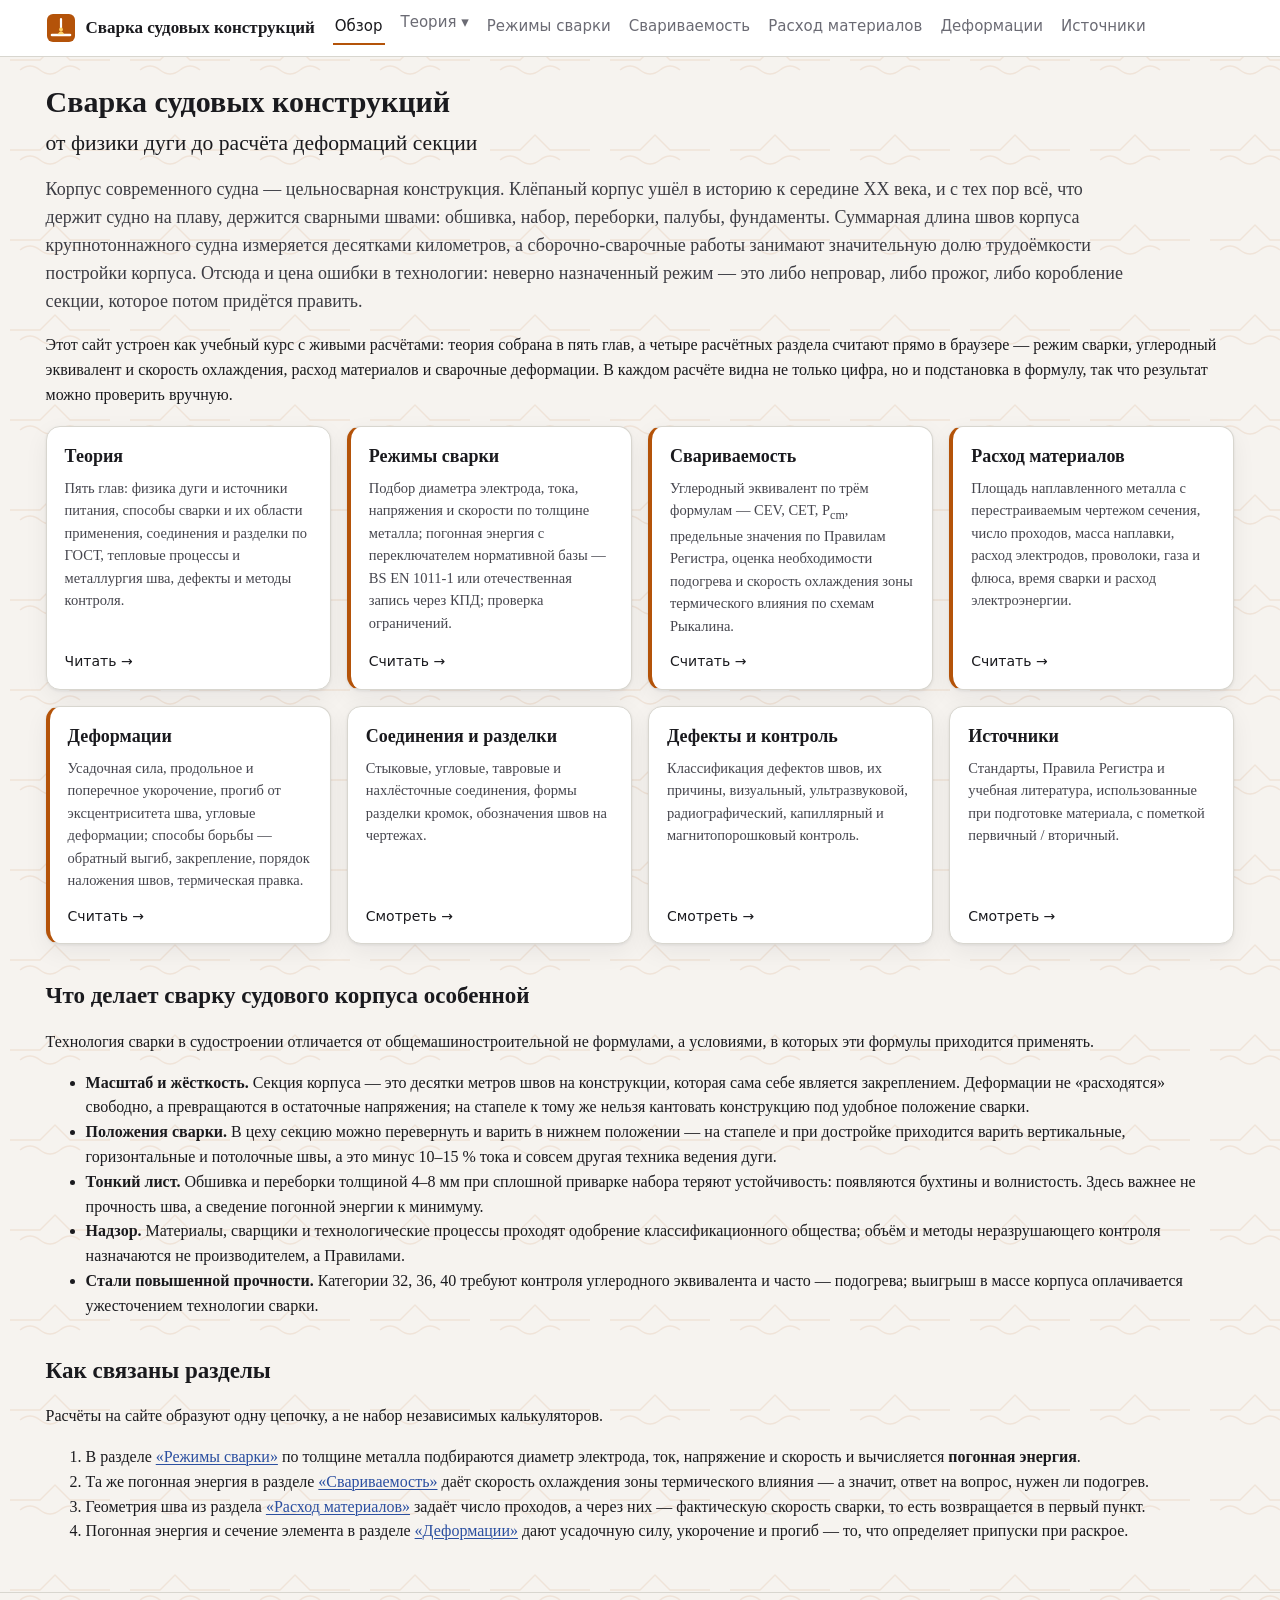
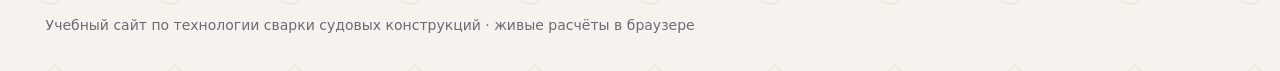
==== site/index.html @ e0c8a9cc "сайт «Сварка судовых конструкций»: пять глав теории и четыре живых расчёта (режимы, свариваемость с " ====
<!doctype html>
<html lang="ru">
<head>
<meta charset="utf-8">
<meta name="viewport" content="width=device-width, initial-scale=1">
<title>Сварка судовых конструкций — теория и живые расчёты</title>
<meta name="description" content="Учебный сайт по технологии сварки судовых конструкций: физика дуги, способы сварки, соединения и разделки по ГОСТ, дефекты и контроль, живой расчёт режимов, свариваемости, расхода материалов и сварочных деформаций.">
<link rel="stylesheet" href="assets/style.css">
</head>
<body>
<main class="wrap">
  <h1>Сварка судовых конструкций<br><span style="font-weight:400;font-size:.72em">от физики дуги до расчёта деформаций секции</span></h1>
  <p class="lead">Корпус современного судна — цельносварная конструкция. Клёпаный
  корпус ушёл в историю к середине XX века, и с тех пор всё, что держит судно
  на плаву, держится сварными швами: обшивка, набор, переборки, палубы,
  фундаменты. Суммарная длина швов корпуса крупнотоннажного судна измеряется
  десятками километров, а сборочно-сварочные работы занимают значительную долю
  трудоёмкости постройки корпуса. Отсюда и цена ошибки в технологии: неверно
  назначенный режим — это либо непровар, либо прожог, либо коробление секции,
  которое потом придётся править.</p>

  <p>Этот сайт устроен как учебный курс с живыми расчётами: теория собрана
  в пять глав, а четыре расчётных раздела считают прямо в браузере — режим
  сварки, углеродный эквивалент и скорость охлаждения, расход материалов
  и сварочные деформации. В каждом расчёте видна не только цифра, но и
  подстановка в формулу, так что результат можно проверить вручную.</p>

  <div class="cards">
    <a class="card" href="theory">
      <h3>Теория</h3>
      <p>Пять глав: физика дуги и источники питания, способы сварки и их области
      применения, соединения и разделки по ГОСТ, тепловые процессы и
      металлургия шва, дефекты и методы контроля.</p>
      <div class="go">Читать →</div></a>
    <a class="card demo" href="modes">
      <h3>Режимы сварки</h3>
      <p>Подбор диаметра электрода, тока, напряжения и скорости по толщине
      металла; погонная энергия с переключателем нормативной базы —
      BS EN 1011-1 или отечественная запись через КПД; проверка ограничений.</p>
      <div class="go">Считать →</div></a>
    <a class="card demo" href="weldability">
      <h3>Свариваемость</h3>
      <p>Углеродный эквивалент по трём формулам — CEV, CET, P<sub>cm</sub>,
      предельные значения по Правилам Регистра, оценка необходимости подогрева
      и скорость охлаждения зоны термического влияния по схемам Рыкалина.</p>
      <div class="go">Считать →</div></a>
    <a class="card demo" href="consumption">
      <h3>Расход материалов</h3>
      <p>Площадь наплавленного металла с перестраиваемым чертежом сечения,
      число проходов, масса наплавки, расход электродов, проволоки, газа
      и флюса, время сварки и расход электроэнергии.</p>
      <div class="go">Считать →</div></a>
    <a class="card demo" href="distortion">
      <h3>Деформации</h3>
      <p>Усадочная сила, продольное и поперечное укорочение, прогиб от
      эксцентриситета шва, угловые деформации; способы борьбы — обратный выгиб,
      закрепление, порядок наложения швов, термическая правка.</p>
      <div class="go">Считать →</div></a>
    <a class="card" href="t-joints">
      <h3>Соединения и разделки</h3>
      <p>Стыковые, угловые, тавровые и нахлёсточные соединения, формы разделки
      кромок, обозначения швов на чертежах.</p>
      <div class="go">Смотреть →</div></a>
    <a class="card" href="t-defects">
      <h3>Дефекты и контроль</h3>
      <p>Классификация дефектов швов, их причины, визуальный, ультразвуковой,
      радиографический, капиллярный и магнитопорошковый контроль.</p>
      <div class="go">Смотреть →</div></a>
    <a class="card" href="sources">
      <h3>Источники</h3>
      <p>Стандарты, Правила Регистра и учебная литература, использованные при
      подготовке материала, с пометкой первичный / вторичный.</p>
      <div class="go">Смотреть →</div></a>
  </div>

  <h2>Что делает сварку судового корпуса особенной</h2>
  <p>Технология сварки в судостроении отличается от общемашиностроительной не
  формулами, а условиями, в которых эти формулы приходится применять.</p>
  <ul>
    <li><b>Масштаб и жёсткость.</b> Секция корпуса — это десятки метров швов
    на конструкции, которая сама себе является закреплением. Деформации не
    «расходятся» свободно, а превращаются в остаточные напряжения; на стапеле
    к тому же нельзя кантовать конструкцию под удобное положение сварки.</li>
    <li><b>Положения сварки.</b> В цеху секцию можно перевернуть и варить
    в нижнем положении — на стапеле и при достройке приходится варить
    вертикальные, горизонтальные и потолочные швы, а это минус 10–15 % тока
    и совсем другая техника ведения дуги.</li>
    <li><b>Тонкий лист.</b> Обшивка и переборки толщиной 4–8 мм при сплошной
    приварке набора теряют устойчивость: появляются бухтины и волнистость.
    Здесь важнее не прочность шва, а сведение погонной энергии к минимуму.</li>
    <li><b>Надзор.</b> Материалы, сварщики и технологические процессы проходят
    одобрение классификационного общества; объём и методы неразрушающего
    контроля назначаются не производителем, а Правилами.</li>
    <li><b>Стали повышенной прочности.</b> Категории 32, 36, 40 требуют
    контроля углеродного эквивалента и часто — подогрева; выигрыш в массе
    корпуса оплачивается ужесточением технологии сварки.</li>
  </ul>

  <h2>Как связаны разделы</h2>
  <p>Расчёты на сайте образуют одну цепочку, а не набор независимых
  калькуляторов.</p>
  <ol>
    <li>В разделе <a href="modes">«Режимы сварки»</a> по толщине металла
    подбираются диаметр электрода, ток, напряжение и скорость и вычисляется
    <b>погонная энергия</b>.</li>
    <li>Та же погонная энергия в разделе <a href="weldability">«Свариваемость»</a>
    даёт скорость охлаждения зоны термического влияния — а значит, ответ
    на вопрос, нужен ли подогрев.</li>
    <li>Геометрия шва из раздела <a href="consumption">«Расход материалов»</a>
    задаёт число проходов, а через них — фактическую скорость сварки, то есть
    возвращается в первый пункт.</li>
    <li>Погонная энергия и сечение элемента в разделе
    <a href="distortion">«Деформации»</a> дают усадочную силу, укорочение
    и прогиб — то, что определяет припуски при раскрое.</li>
  </ol>
</main>
<script src="assets/site.js" data-root="./" data-page="index"></script>
</body>
</html>
---- site/assets/style.css ----
/* Сварка судовых конструкций — стиль сайта */
:root {
  --bg: #f6f3ef;
  --paper: #ffffff;
  --ink: #1a1a1e;
  --muted: #6b6b74;
  --line: #d8d6cf;
  --accent: #b45309;
  --accent2: #155e75;     /* тёмно-бирюзовый второго тела */
  --green: #1a7f37;
  --chip: #eceae3;
  --link: #2b4fa0;
  --shadow: 0 1px 3px rgba(20,20,30,.08), 0 8px 24px rgba(20,20,30,.06);
}
* { box-sizing: border-box; }
html { scroll-behavior: smooth; }
body {
  margin: 0; background-color: var(--bg); background-image: url("data:image/svg+xml,%3Csvg xmlns='http://www.w3.org/2000/svg' width='120' height='90' viewBox='0 0 120 90'%3E%3Cg fill='none' stroke='%23b45309' opacity='0.10' stroke-width='1.4'%3E%3Cpath d='M10 60 L40 60 L55 45 L70 60 L110 60'/%3E%3Cpath d='M20 70 q10 -8 20 0 q10 8 20 0 q10 -8 20 0'/%3E%3C/g%3E%3C/svg%3E"); color: var(--ink);
  font: 16px/1.55 Georgia, 'Times New Roman', serif;
}
a { color: var(--link); text-decoration-thickness: 1px; text-underline-offset: 2px; }
a:hover { color: var(--accent); }
code { font-family: ui-monospace, Consolas, monospace; font-size: .92em; background: var(--chip); padding: 1px 5px; border-radius: 4px; }

.wrap { max-width: min(1600px, 96vw); margin: 0 auto; padding: 0 20px; }

/* шапка */
header.site {
  background: var(--paper); border-bottom: 1px solid var(--line);
  position: sticky; top: 0; z-index: 30;
}
header.site .wrap { display: flex; align-items: center; gap: 18px; min-height: 56px; flex-wrap: wrap; }
.logo { display: flex; align-items: center; gap: 10px; font-weight: 700; text-decoration: none; color: var(--ink); font-size: 17px; }
.logo svg { display: block; }
nav.top { display: flex; gap: 4px 14px; flex-wrap: wrap; font-size: 15px; font-family: system-ui, sans-serif; }
nav.top a { text-decoration: none; color: var(--muted); padding: 4px 2px; border-bottom: 2px solid transparent; }
nav.top a.on, nav.top a:hover { color: var(--ink); border-bottom-color: var(--accent); }
.nav-drop { position: relative; display: inline-block; }
.nav-drop .drop {
  display: none; position: absolute; left: -10px; top: 100%; z-index: 40;
  background: var(--paper); border: 1px solid var(--line); border-radius: 10px;
  box-shadow: var(--shadow); padding: 6px 0; min-width: 210px;
}
.nav-drop:hover .drop, .nav-drop:focus-within .drop { display: block; }
.nav-drop .drop a {
  display: block; padding: 7px 16px; border-bottom: none; white-space: nowrap;
}
.nav-drop .drop a:hover, .nav-drop .drop a.on { background: #eef3ff; color: var(--ink); }

h1 { font-size: 30px; line-height: 1.25; margin: 26px 0 6px; }
h2 { font-size: 23px; margin: 34px 0 8px; }
h3 { font-size: 18px; margin: 22px 0 6px; }
.lead { font-size: 18px; color: #3d3d44; max-width: 60em; }
.small, .muted { color: var(--muted); font-size: 14px; font-family: system-ui, sans-serif; }
.note {
  background: #fbf7ea; border: 1px solid #e7dcb8; border-radius: 10px;
  padding: 10px 14px; margin: 14px 0; font-size: 15px;
}
.tip { background: #eef3ff; border-color: #c9d6f2; }
.warn { background: #fdeeee; border-color: #eec6c2; }

/* выключные формулы KaTeX: на узком экране прокручиваются внутри себя,
   а не распирают страницу */
.katex-display { overflow-x: auto; overflow-y: hidden; padding: 2px 0; }
.katex-display > .katex { white-space: nowrap; }

/* карточки */
.cards { display: grid; grid-template-columns: repeat(auto-fill, minmax(250px, 1fr)); gap: 16px; margin: 18px 0; }
.card {
  background: var(--paper); border: 1px solid var(--line); border-radius: 14px;
  padding: 16px 18px; box-shadow: var(--shadow); display: flex; flex-direction: column; gap: 6px;
}
.card h3 { margin: 0; }
.card p { margin: 0; font-size: 14.5px; color: #46464e; }
.card .go { margin-top: auto; padding-top: 8px; font-family: system-ui, sans-serif; font-size: 14px; }
.card.demo { border-left: 4px solid var(--accent); }

/* панель с доской */
.panel {
  background: var(--paper); border: 1px solid var(--line); border-radius: 14px;
  box-shadow: var(--shadow); padding: 14px; margin: 18px 0;
}
.panel .caption { font-size: 14px; color: var(--muted); font-family: system-ui, sans-serif; margin-top: 6px; }
.boards { display: flex; gap: 14px; flex-wrap: wrap; align-items: flex-start; }
.boards > div { flex: 1 1 340px; min-width: 0; }

/* SVG-доска */
svg.geo-board {
  width: 100%; height: auto; display: block;
  background: #fff; border: 1px solid var(--line); border-radius: 10px;
  touch-action: none; user-select: none;
}
/* служебные слои не перехватывают мышь (подписи/размеры/анимация поверх ручек) */
.layer-aux, .layer-link, .layer-labels, .layer-accent, .layer-anim { pointer-events: none; }
.ln { stroke: #16161a; stroke-width: 1.6; fill: none; stroke-linecap: round; stroke-linejoin: round; }
.ln-thin { stroke: #16161a; stroke-width: 1; fill: none; }
.ln-axis { stroke: #101014; stroke-width: 2.8; fill: none; }
.ln-link { stroke: #b9b9c0; stroke-width: .9; fill: none; }
.ln-dash { stroke-dasharray: 6 5; }
.ln-dim { stroke: #16161a; stroke-width: 1; fill: none; marker-start: url(#arrS); marker-end: url(#arrE); }
/* палитра схем: #16161a / #155e75 / #b3382e / #1a7f37 / #6b6b74 */
.red  { stroke: #b3382e; }
.blue { stroke: #155e75; }
.green{ stroke: #1a7f37; }
.gray { stroke: #6b6b74; }
.fill-soft { fill: rgba(21,94,117,.07); }
.fill-red  { fill: rgba(179,56,46,.09); }
.fill-green{ fill: rgba(26,127,55,.10); }
.fill-steel{ fill: #e6e3dd; }
.fill-weld { fill: rgba(180,83,9,.20); }
.pt { fill: #16161a; stroke: none; }
.pt.red { fill: #b3382e; } .pt.blue { fill: #155e75; } .pt.green { fill: #1a7f37; }
.pt.open { fill: #fff; stroke: #16161a; stroke-width: 1.4; }
.lbl { font: italic 14.5px Georgia, serif; fill: #16161a; paint-order: stroke; stroke: #ffffffcc; stroke-width: 3px; }
.lbl.red { fill: #b3382e; } .lbl.blue { fill: #155e75; } .lbl.green { fill: #1a7f37; }
.lbl.gray { fill: #6b6b74; }
/* подписи схем: 11px system-ui */
.cap { font: 11px system-ui, sans-serif; fill: #16161a; paint-order: stroke; stroke: #ffffffd0; stroke-width: 2.6px; }
.cap.red { fill: #b3382e; } .cap.blue { fill: #155e75; } .cap.green { fill: #1a7f37; }
.cap.gray { fill: #6b6b74; }
.cap.b { font-weight: 600; }
.lbl-axis { font: italic 14px Georgia, serif; fill: #101014; }
.lbl-dim { font: 700 13px system-ui, sans-serif; fill: #101014; }

/* ручки перетаскивания */
.handle { cursor: grab; }
.handle.drag { cursor: grabbing; }
.handle-halo { fill: rgba(43,79,160,.10); stroke: rgba(43,79,160,.35); stroke-width: 1; stroke-dasharray: 2 2; }
.handle-core { fill: var(--accent2); stroke: #fff; stroke-width: 1.4; }
.handle.red .handle-core { fill: var(--accent); }
.handle.red .handle-halo { fill: rgba(179,56,46,.10); stroke: rgba(179,56,46,.4); }
.handle.green .handle-core { fill: var(--green); }
.handle:hover .handle-halo { fill: rgba(43,79,160,.2); }
.handle.red:hover .handle-halo { fill: rgba(179,56,46,.2); }

/* плеер шагов */
.stepper { margin: 10px 0; font-family: system-ui, sans-serif; }
.stepper-bar { display: flex; align-items: center; gap: 8px; flex-wrap: wrap; }
.btn {
  border: 1px solid var(--line); background: var(--paper); border-radius: 8px;
  padding: 6px 12px; font: 14px system-ui, sans-serif; cursor: pointer; color: var(--ink);
}
.btn:hover { border-color: var(--accent2); color: var(--accent2); }
.btn.primary { background: var(--accent2); border-color: var(--accent2); color: #fff; }
.btn.primary:hover { filter: brightness(1.1); color: #fff; }
.st-dots { display: flex; gap: 4px; flex-wrap: wrap; }
.st-dot {
  width: 28px; height: 28px; border-radius: 50%; border: 1px solid var(--line);
  background: var(--paper); font: 12px system-ui, sans-serif; cursor: pointer; color: var(--muted);
}
.st-dot.done { background: var(--chip); }
.st-dot.on { background: var(--accent2); border-color: var(--accent2); color: #fff; }
.st-body { margin-top: 8px; background: #f4f6fb; border: 1px solid #dfe5f2; border-radius: 10px; padding: 10px 14px; }
.st-title { font-weight: 600; font-size: 15px; }
.st-num { color: var(--accent2); }
.st-text { font: 14.5px/1.5 system-ui, sans-serif; color: #3a3a42; margin-top: 3px; }
.st-text a { color: var(--link); }

/* контролы */
.controls { display: flex; gap: 14px 22px; flex-wrap: wrap; align-items: center; margin: 10px 0; font-family: system-ui, sans-serif; font-size: 14px; }
.controls label { display: flex; align-items: center; gap: 8px; }
.controls input[type=range] { width: 150px; accent-color: var(--accent2); }
.badge {
  display: inline-block; border-radius: 999px; padding: 3px 12px; font: 600 13.5px system-ui, sans-serif;
}
.badge.ok { background: #e3f2e7; color: #17632f; border: 1px solid #bcdcc6; }
.badge.bad { background: #fbe7e5; color: #9c2b22; border: 1px solid #eec6c2; }
.readout { font: 600 14px ui-monospace, monospace; background: var(--chip); border-radius: 6px; padding: 2px 8px; }

/* теоретические врезки и ссылки на теорию */
.theory-link {
  display: inline-block; background: #eef3ff; border: 1px solid #c9d6f2; border-radius: 999px;
  padding: 2px 12px; font: 13.5px system-ui, sans-serif; text-decoration: none; margin: 2px 2px;
}
.theory-link::before { content: '§ '; color: var(--accent2); font-weight: 700; }

/* история / галерея */
.timeline { border-left: 3px solid var(--line); margin: 16px 0 16px 8px; padding-left: 22px; }
.timeline .ev { margin: 14px 0; position: relative; }
.timeline .ev::before {
  content: ''; position: absolute; left: -29px; top: 6px; width: 11px; height: 11px;
  border-radius: 50%; background: var(--accent); border: 2px solid var(--bg);
}
.timeline .when { font: 700 14px system-ui, sans-serif; color: var(--accent); }
.gallery { display: grid; grid-template-columns: repeat(auto-fill, minmax(260px, 1fr)); gap: 12px; margin: 14px 0; }
.gallery figure { margin: 0; background: var(--paper); border: 1px solid var(--line); border-radius: 10px; padding: 8px; }
.gallery img { width: 100%; height: auto; border-radius: 6px; display: block; }
.gallery figcaption { font: 13px system-ui, sans-serif; color: var(--muted); padding: 6px 4px 2px; }

/* библиография */
ol.bib { padding-left: 24px; }
ol.bib li { margin: 10px 0; }
ol.bib .bib-url { font: 13px system-ui, sans-serif; }

/* подвал */
footer.site { border-top: 1px solid var(--line); margin-top: 48px; padding: 22px 0 34px; color: var(--muted); font-size: 14px; font-family: system-ui, sans-serif; }
footer.site .wrap { display: flex; flex-wrap: wrap; gap: 10px 30px; justify-content: space-between; }

@media (max-width: 720px) {
  h1 { font-size: 24px; }
  .boards > div { flex-basis: 100%; }
  /* меню из девяти пунктов на телефоне занимает пять строк — не липнем к
     верху, иначе съедаем пятую часть экрана */
  header.site { position: static; }
  nav.top { font-size: 14px; gap: 2px 12px; }
}
.dim { opacity: .32; }

/* карточки-ссылки (оглавления) — без подчёркивания */
a.card { text-decoration: none; color: inherit; }
a.card:hover { border-color: var(--accent, #155e75); }
a.card h3 { text-decoration: none; }

/* кнопки-ссылки (передача данных между разделами) */
a.btn { text-decoration: none; display: inline-block; }
a.btn.primary:hover { color: #fff; }

/* живой расчёт: формула (KaTeX, статична) → подстановка → результат */
.calc { margin: 14px 0; }
.calc-row { margin: 12px 0; padding-left: 12px; border-left: 3px solid var(--line); }
.calc-row .cf { margin: 0 0 2px; }
.calc-row .cf .katex-display { margin: 6px 0; }
.calc-row .cs {
  font: 15px/1.6 ui-monospace, Consolas, monospace;
  overflow-x: auto; white-space: nowrap; padding-bottom: 2px;
}
.calc-row .cs .sub { color: var(--muted); }
.calc-row .cs b { color: var(--ink); background: #fdf3d7; padding: 0 5px; border-radius: 4px; }
.calc-row.hl { border-left-color: var(--accent); }
.calc-row .why { font: 13.5px/1.5 system-ui, sans-serif; color: var(--muted); margin-top: 2px; white-space: normal; }

/* поля ввода живых расчётов */
.inp { display: grid; grid-template-columns: repeat(auto-fill, minmax(210px, 1fr)); gap: 10px 16px; margin: 12px 0; font-family: system-ui, sans-serif; font-size: 14px; }
.inp label { display: flex; flex-direction: column; gap: 3px; }
.inp label > span { color: var(--muted); font-size: 13px; }
.inp input[type=number], .inp select, .inp input[type=text] {
  font: 15px system-ui, sans-serif; padding: 5px 8px; border: 1px solid var(--line);
  border-radius: 7px; background: #fff; color: var(--ink); min-width: 0;
}
.inp input:focus, .inp select:focus { outline: 2px solid var(--accent2); outline-offset: -1px; }
.inp .wide { grid-column: 1 / -1; }

/* таблицы */
table.t { border-collapse: collapse; margin: 14px 0; font: 14.5px/1.45 system-ui, sans-serif; width: 100%; }
table.t th, table.t td { border: 1px solid var(--line); padding: 6px 10px; text-align: left; vertical-align: top; }
table.t th { background: var(--chip); font-weight: 600; }
table.t td.n, table.t th.n { text-align: right; font-variant-numeric: tabular-nums; }
table.t tr.on td { background: #fdf3d7; }
.tscroll { overflow-x: auto; }

/* живая сводка результатов расчёта */
.live-sum { display: flex; flex-wrap: wrap; gap: 10px; margin-top: 12px; }
.live-sum .cell {
  background: #fff; border: 1px solid var(--line); border-radius: 10px;
  padding: 7px 12px; min-width: 120px; font-family: system-ui, sans-serif;
  transition: background .5s, border-color .5s;
}
.live-sum .cell .k { font-size: 12px; color: var(--muted); display: block; }
.live-sum .cell .v { font-size: 17px; font-weight: 700; color: var(--ink); }
.live-sum .cell.upd { background: #fdf3d7; border-color: #e7dcb8; transition: none; }
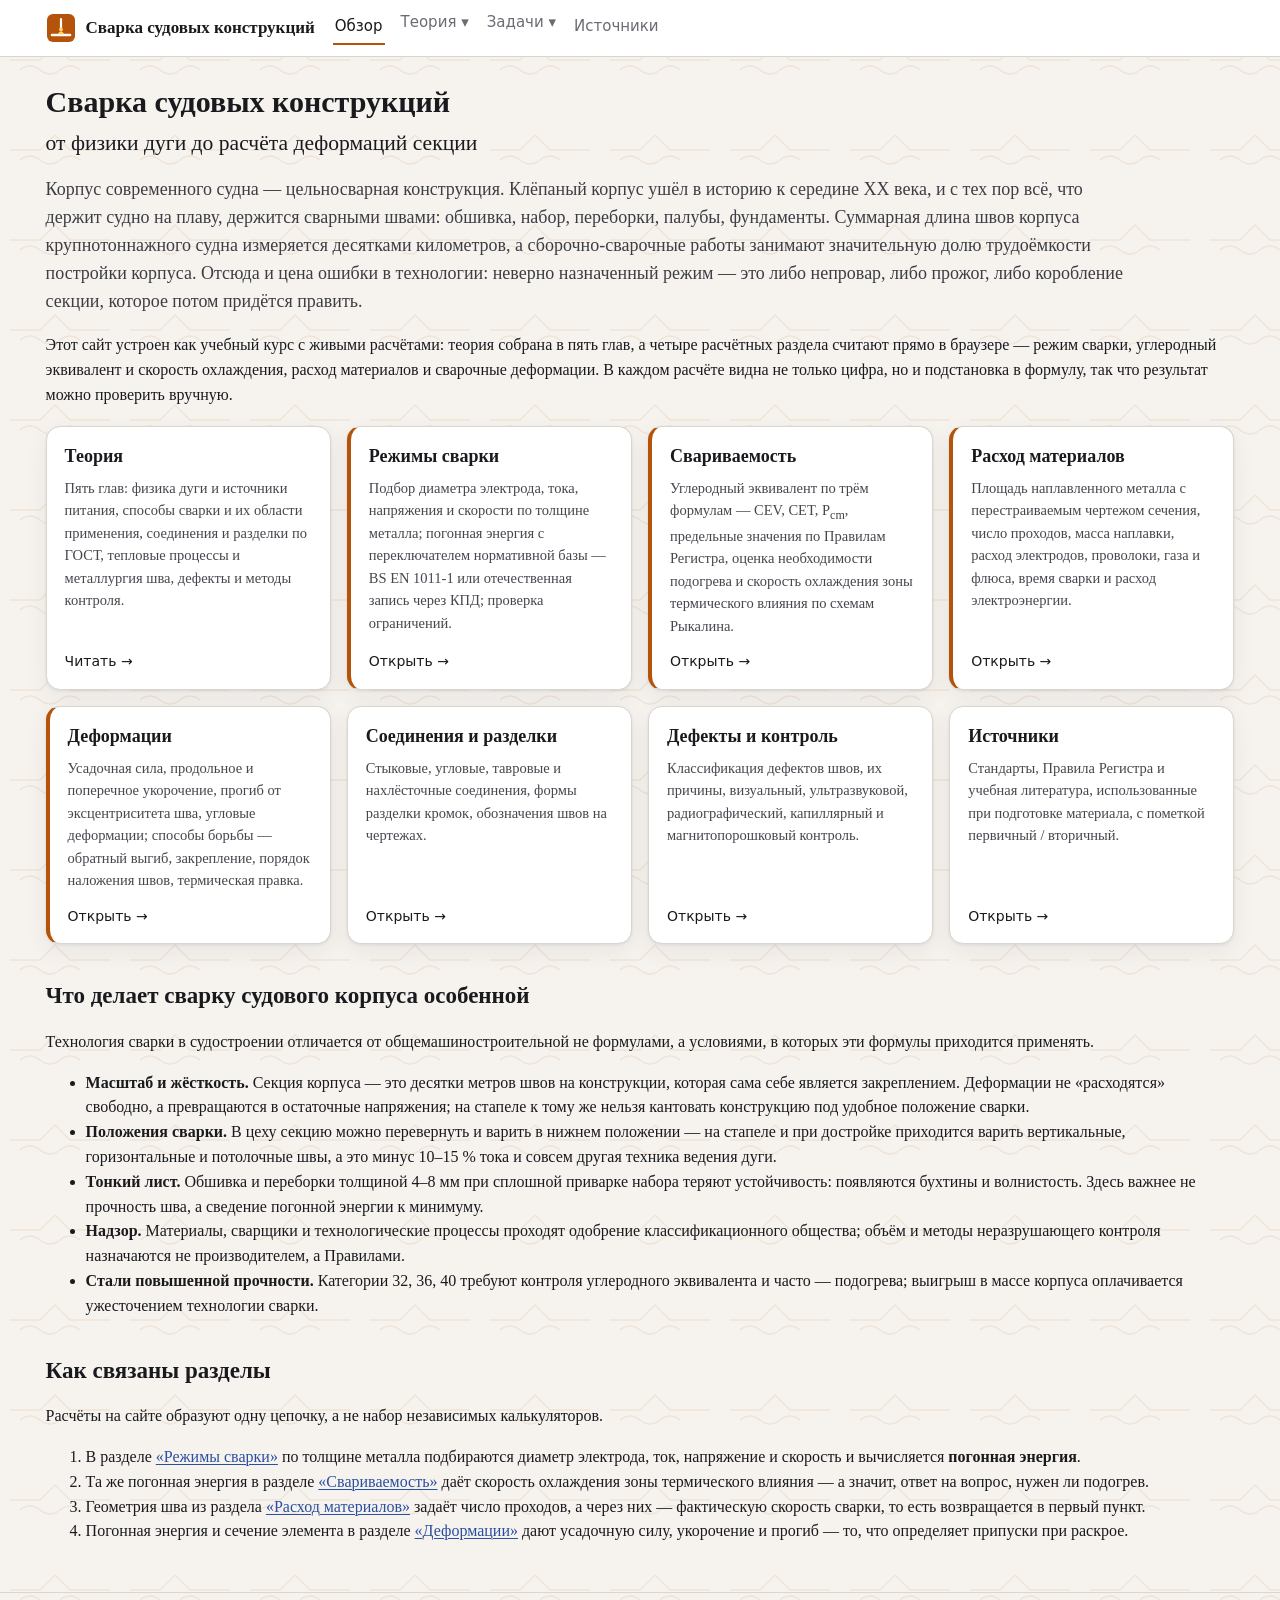
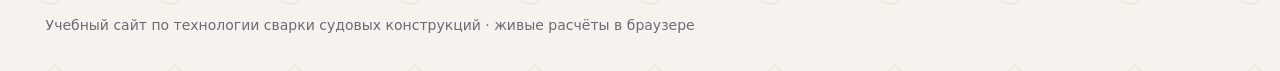
==== commit 766c4736: "шапка: кнопки сгруппированы в «Теория / Опыты / Задачи» с выпадающими списками; скрипт каркаса перен" ====
--- a/site/index.html
+++ b/site/index.html
@@ -8,6 +8,7 @@
 <link rel="stylesheet" href="assets/style.css">
 </head>
 <body>
+<script src="assets/site.js" data-root="./" data-page="index"></script>
 <main class="wrap">
   <h1>Сварка судовых конструкций<br><span style="font-weight:400;font-size:.72em">от физики дуги до расчёта деформаций секции</span></h1>
   <p class="lead">Корпус современного судна — цельносварная конструкция. Клёпаный
@@ -37,40 +38,40 @@
       <p>Подбор диаметра электрода, тока, напряжения и скорости по толщине
       металла; погонная энергия с переключателем нормативной базы —
       BS EN 1011-1 или отечественная запись через КПД; проверка ограничений.</p>
-      <div class="go">Считать →</div></a>
+      <div class="go">Открыть →</div></a>
     <a class="card demo" href="weldability">
       <h3>Свариваемость</h3>
       <p>Углеродный эквивалент по трём формулам — CEV, CET, P<sub>cm</sub>,
       предельные значения по Правилам Регистра, оценка необходимости подогрева
       и скорость охлаждения зоны термического влияния по схемам Рыкалина.</p>
-      <div class="go">Считать →</div></a>
+      <div class="go">Открыть →</div></a>
     <a class="card demo" href="consumption">
       <h3>Расход материалов</h3>
       <p>Площадь наплавленного металла с перестраиваемым чертежом сечения,
       число проходов, масса наплавки, расход электродов, проволоки, газа
       и флюса, время сварки и расход электроэнергии.</p>
-      <div class="go">Считать →</div></a>
+      <div class="go">Открыть →</div></a>
     <a class="card demo" href="distortion">
       <h3>Деформации</h3>
       <p>Усадочная сила, продольное и поперечное укорочение, прогиб от
       эксцентриситета шва, угловые деформации; способы борьбы — обратный выгиб,
       закрепление, порядок наложения швов, термическая правка.</p>
-      <div class="go">Считать →</div></a>
+      <div class="go">Открыть →</div></a>
     <a class="card" href="t-joints">
       <h3>Соединения и разделки</h3>
       <p>Стыковые, угловые, тавровые и нахлёсточные соединения, формы разделки
       кромок, обозначения швов на чертежах.</p>
-      <div class="go">Смотреть →</div></a>
+      <div class="go">Открыть →</div></a>
     <a class="card" href="t-defects">
       <h3>Дефекты и контроль</h3>
       <p>Классификация дефектов швов, их причины, визуальный, ультразвуковой,
       радиографический, капиллярный и магнитопорошковый контроль.</p>
-      <div class="go">Смотреть →</div></a>
+      <div class="go">Открыть →</div></a>
     <a class="card" href="sources">
       <h3>Источники</h3>
       <p>Стандарты, Правила Регистра и учебная литература, использованные при
       подготовке материала, с пометкой первичный / вторичный.</p>
-      <div class="go">Смотреть →</div></a>
+      <div class="go">Открыть →</div></a>
   </div>
 
   <h2>Что делает сварку судового корпуса особенной</h2>
@@ -114,6 +115,5 @@
     и прогиб — то, что определяет припуски при раскрое.</li>
   </ol>
 </main>
-<script src="assets/site.js" data-root="./" data-page="index"></script>
 </body>
 </html>
